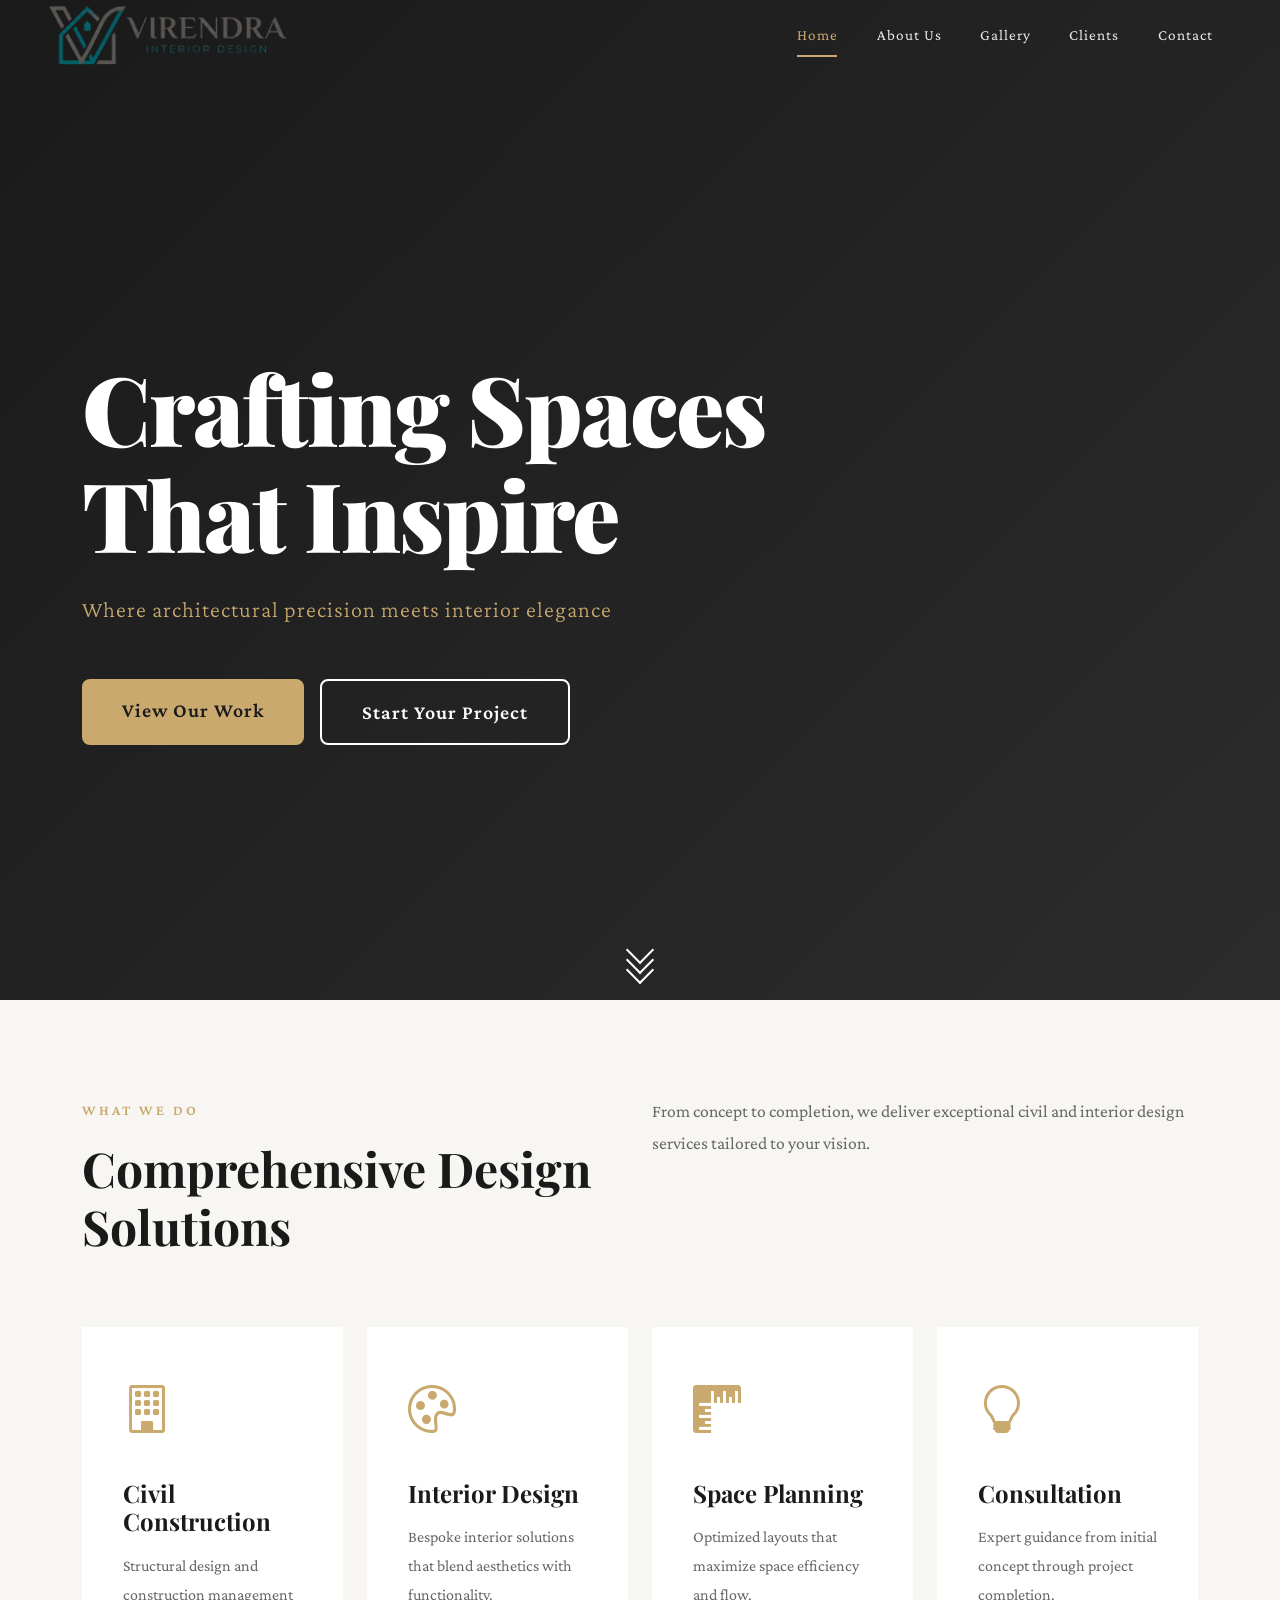
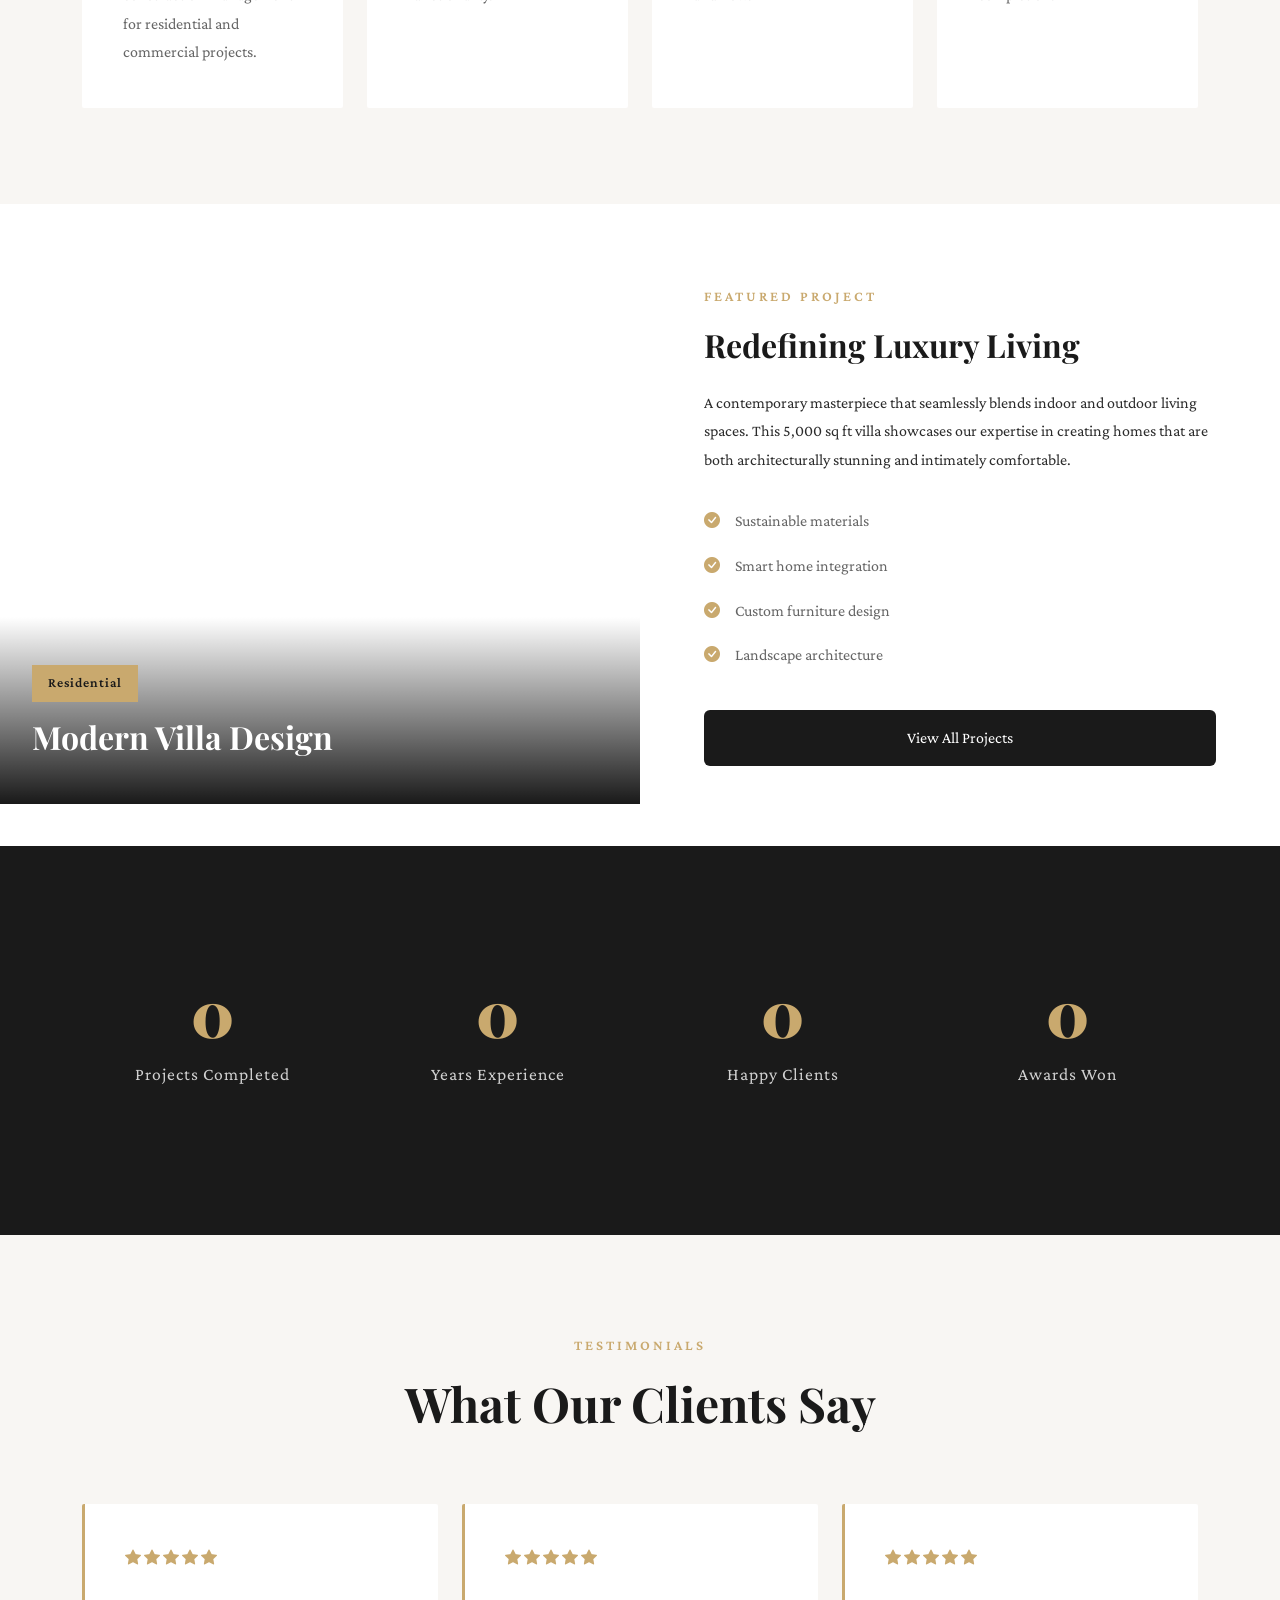
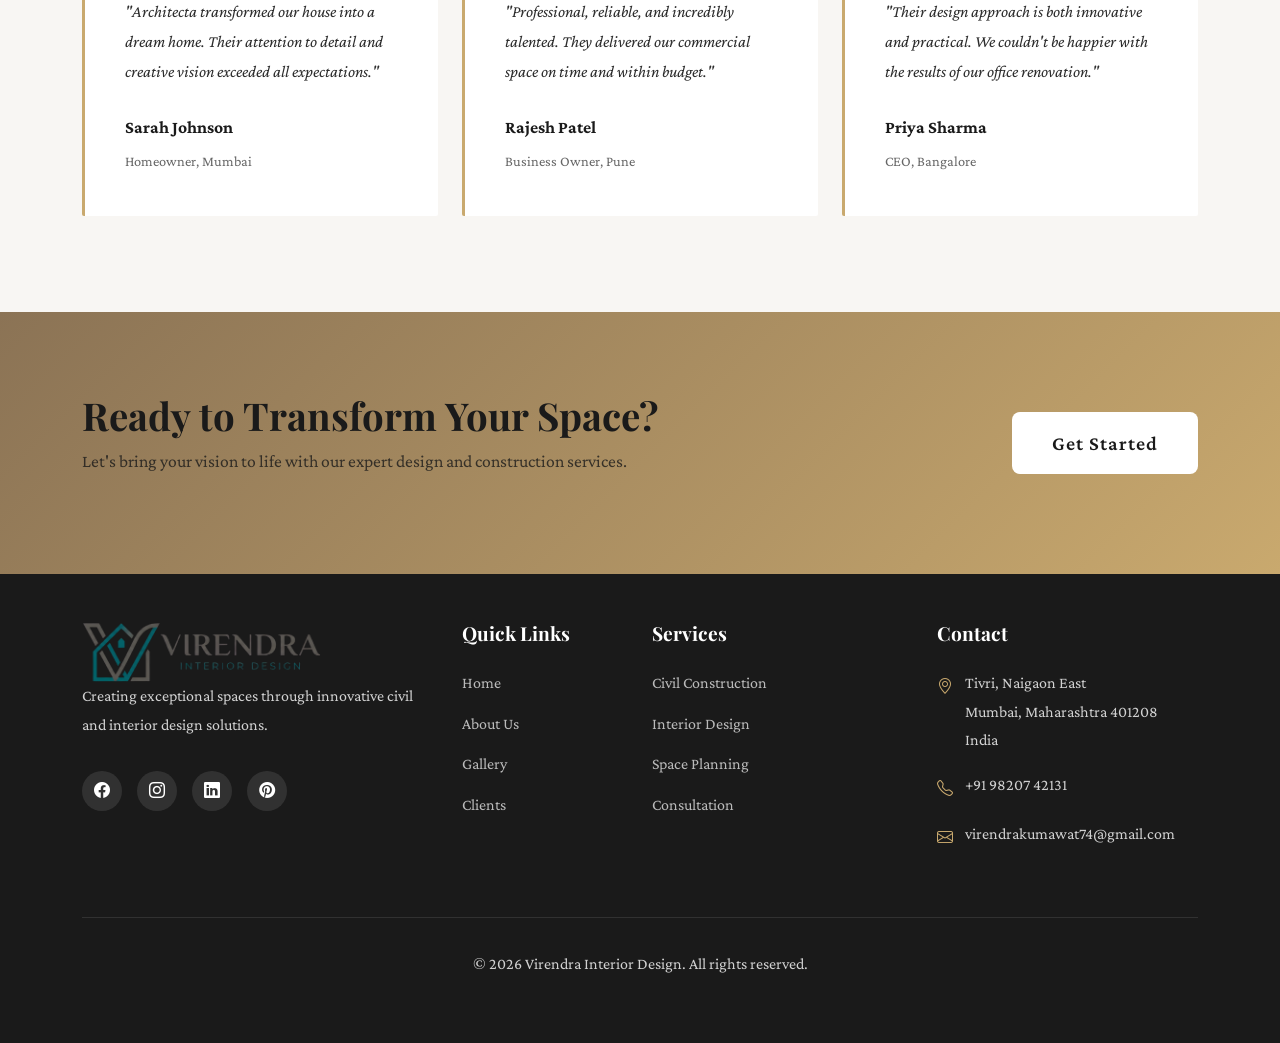
==== index.html @ 88a77fbf "Initial upload" ====
﻿<!DOCTYPE html>
<html lang="en">
<head>
    <meta charset="UTF-8">
    <meta name="viewport" content="width=device-width, initial-scale=1.0">
    <title>Architecta Interiors - Civil & Interior Design Excellence</title>
    <link href="https://cdn.jsdelivr.net/npm/bootstrap@5.3.2/dist/css/bootstrap.min.css" rel="stylesheet">
    <link rel="stylesheet" href="https://cdn.jsdelivr.net/npm/bootstrap-icons@1.11.1/font/bootstrap-icons.css">
    <link rel="preconnect" href="https://fonts.googleapis.com">
    <link rel="preconnect" href="https://fonts.gstatic.com" crossorigin>
    <link href="https://fonts.googleapis.com/css2?family=Playfair+Display:wght@400;600;700;900&family=Crimson+Pro:wght@300;400;600&display=swap" rel="stylesheet">
    <link rel="stylesheet" href="style.css">
</head>
<body>
    <!-- Navigation -->
    <nav class="navbar navbar-expand-lg navbar-dark fixed-top" id="mainNav">
        <div class="container-fluid px-4 px-lg-5">
            <a class="navbar-brand" href="index.html">
                <img src="/Images/Logo.png" alt="Logo" class="brand-logo">
            </a>
            <button class="navbar-toggler" type="button" data-bs-toggle="collapse" data-bs-target="#navbarNav">
                <span class="navbar-toggler-icon"></span>
            </button>
            <div class="collapse navbar-collapse" id="navbarNav">
                <ul class="navbar-nav ms-auto">
                    <li class="nav-item"><a class="nav-link active" href="index.html">Home</a></li>
                    <li class="nav-item"><a class="nav-link" href="about.html">About Us</a></li>
                    <li class="nav-item"><a class="nav-link" href="gallery.html">Gallery</a></li>
                    <li class="nav-item"><a class="nav-link" href="clients.html">Clients</a></li>
                    <li class="nav-item"><a class="nav-link" href="contact.html">Contact</a></li>
                </ul>
            </div>
        </div>
    </nav>
    <!-- Hero Section -->
    <section class="hero-section">
        <div class="hero-overlay"></div>
        <div class="hero-content">
            <div class="container">
                <div class="row align-items-center min-vh-100">
                    <div class="col-lg-8">
                        <div class="hero-text fade-in-up">
                            <h1 class="hero-title">Crafting Spaces<br>That Inspire</h1>
                            <p class="hero-subtitle">Where architectural precision meets interior elegance</p>
                            <div class="hero-buttons">
                                <a href="gallery.html" class="btn btn-primary btn-lg">View Our Work</a>
                                <a href="contact.html" class="btn btn-outline-light btn-lg">Start Your Project</a>
                            </div>
                        </div>
                    </div>
                </div>
            </div>
        </div>
        <div class="scroll-indicator">
            <span></span>
            <span></span>
            <span></span>
        </div>
    </section>
    <!-- Services Section -->
    <section class="services-section py-5">
        <div class="container py-5">
            <div class="row mb-5">
                <div class="col-lg-6">
                    <span class="section-label">What We Do</span>
                    <h2 class="section-title">Comprehensive Design Solutions</h2>
                </div>
                <div class="col-lg-6">
                    <p class="section-description">From concept to completion, we deliver exceptional civil and interior design services tailored to your vision.</p>
                </div>
            </div>

            <div class="row g-4">
                <div class="col-md-6 col-lg-3">
                    <div class="service-card">
                        <div class="service-icon">
                            <i class="bi bi-building"></i>
                        </div>
                        <h3>Civil Construction</h3>
                        <p>Structural design and construction management for residential and commercial projects.</p>
                    </div>
                </div>
                <div class="col-md-6 col-lg-3">
                    <div class="service-card">
                        <div class="service-icon">
                            <i class="bi bi-palette"></i>
                        </div>
                        <h3>Interior Design</h3>
                        <p>Bespoke interior solutions that blend aesthetics with functionality.</p>
                    </div>
                </div>
                <div class="col-md-6 col-lg-3">
                    <div class="service-card">
                        <div class="service-icon">
                            <i class="bi bi-rulers"></i>
                        </div>
                        <h3>Space Planning</h3>
                        <p>Optimized layouts that maximize space efficiency and flow.</p>
                    </div>
                </div>
                <div class="col-md-6 col-lg-3">
                    <div class="service-card">
                        <div class="service-icon">
                            <i class="bi bi-lightbulb"></i>
                        </div>
                        <h3>Consultation</h3>
                        <p>Expert guidance from initial concept through project completion.</p>
                    </div>
                </div>
            </div>
        </div>
    </section>
    <!-- Featured Projects -->
    <section class="featured-section">
        <div class="container-fluid p-0">
            <div class="row g-0">
                <div class="col-lg-6">
                    <div class="featured-image" style="background-image: url('https://images.unsplash.com/photo-1600607687939-ce8a6c25118c?w=1200');">
                        <div class="featured-overlay">
                            <span class="featured-category">Residential</span>
                            <h3>Modern Villa Design</h3>
                        </div>
                    </div>
                </div>
                <div class="col-lg-6">
                    <div class="featured-content">
                        <span class="section-label">Featured Project</span>
                        <h2 class="mb-4">Redefining Luxury Living</h2>
                        <p class="mb-4">A contemporary masterpiece that seamlessly blends indoor and outdoor living spaces. This 5,000 sq ft villa showcases our expertise in creating homes that are both architecturally stunning and intimately comfortable.</p>
                        <ul class="project-features">
                            <li><i class="bi bi-check-circle-fill"></i> Sustainable materials</li>
                            <li><i class="bi bi-check-circle-fill"></i> Smart home integration</li>
                            <li><i class="bi bi-check-circle-fill"></i> Custom furniture design</li>
                            <li><i class="bi bi-check-circle-fill"></i> Landscape architecture</li>
                        </ul>
                        <a href="gallery.html" class="btn btn-dark mt-3">View All Projects</a>
                    </div>
                </div>
            </div>
        </div>
    </section>
    <!-- Stats Section -->
    <section class="stats-section py-5">
        <div class="container py-5">
            <div class="row text-center g-4">
                <div class="col-6 col-lg-3">
                    <div class="stat-item">
                        <h2 class="stat-number" data-target="250">0</h2>
                        <p class="stat-label">Projects Completed</p>
                    </div>
                </div>
                <div class="col-6 col-lg-3">
                    <div class="stat-item">
                        <h2 class="stat-number" data-target="15">0</h2>
                        <p class="stat-label">Years Experience</p>
                    </div>
                </div>
                <div class="col-6 col-lg-3">
                    <div class="stat-item">
                        <h2 class="stat-number" data-target="180">0</h2>
                        <p class="stat-label">Happy Clients</p>
                    </div>
                </div>
                <div class="col-6 col-lg-3">
                    <div class="stat-item">
                        <h2 class="stat-number" data-target="25">0</h2>
                        <p class="stat-label">Awards Won</p>
                    </div>
                </div>
            </div>
        </div>
    </section>
    <!-- Testimonials -->
    <section class="testimonials-section py-5">
        <div class="container py-5">
            <div class="row mb-5">
                <div class="col-lg-8 mx-auto text-center">
                    <span class="section-label">Testimonials</span>
                    <h2 class="section-title">What Our Clients Say</h2>
                </div>
            </div>
            <div class="row g-4">
                <div class="col-md-6 col-lg-4">
                    <div class="testimonial-card">
                        <div class="testimonial-rating">
                            <i class="bi bi-star-fill"></i>
                            <i class="bi bi-star-fill"></i>
                            <i class="bi bi-star-fill"></i>
                            <i class="bi bi-star-fill"></i>
                            <i class="bi bi-star-fill"></i>
                        </div>
                        <p class="testimonial-text">"Architecta transformed our house into a dream home. Their attention to detail and creative vision exceeded all expectations."</p>
                        <div class="testimonial-author">
                            <strong>Sarah Johnson</strong>
                            <span>Homeowner, Mumbai</span>
                        </div>
                    </div>
                </div>
                <div class="col-md-6 col-lg-4">
                    <div class="testimonial-card">
                        <div class="testimonial-rating">
                            <i class="bi bi-star-fill"></i>
                            <i class="bi bi-star-fill"></i>
                            <i class="bi bi-star-fill"></i>
                            <i class="bi bi-star-fill"></i>
                            <i class="bi bi-star-fill"></i>
                        </div>
                        <p class="testimonial-text">"Professional, reliable, and incredibly talented. They delivered our commercial space on time and within budget."</p>
                        <div class="testimonial-author">
                            <strong>Rajesh Patel</strong>
                            <span>Business Owner, Pune</span>
                        </div>
                    </div>
                </div>
                <div class="col-md-6 col-lg-4">
                    <div class="testimonial-card">
                        <div class="testimonial-rating">
                            <i class="bi bi-star-fill"></i>
                            <i class="bi bi-star-fill"></i>
                            <i class="bi bi-star-fill"></i>
                            <i class="bi bi-star-fill"></i>
                            <i class="bi bi-star-fill"></i>
                        </div>
                        <p class="testimonial-text">"Their design approach is both innovative and practical. We couldn't be happier with the results of our office renovation."</p>
                        <div class="testimonial-author">
                            <strong>Priya Sharma</strong>
                            <span>CEO, Bangalore</span>
                        </div>
                    </div>
                </div>
            </div>
        </div>
    </section>
    <!-- CTA Section -->
    <section class="cta-section">
        <div class="container">
            <div class="row align-items-center">
                <div class="col-lg-8">
                    <h2 class="cta-title">Ready to Transform Your Space?</h2>
                    <p class="cta-text">Let's bring your vision to life with our expert design and construction services.</p>
                </div>
                <div class="col-lg-4 text-lg-end mt-4 mt-lg-0">
                    <a href="contact.html" class="btn btn-light btn-lg">Get Started</a>
                </div>
            </div>
        </div>
    </section>
    <!-- Footer -->
    <footer class="footer">
        <div class="container py-5">
            <div class="row g-4">
                <div class="col-lg-4">
                    <!--<h3 class="footer-brand">ARCHITECTA</h3>-->
                    <img src="/Images/Logo.png" alt="Logo" class="brand-logo">
                    <p class="footer-description">Creating exceptional spaces through innovative civil and interior design solutions.</p>
                    <div class="social-links">
                        <a href="#"><i class="bi bi-facebook"></i></a>
                        <a href="#"><i class="bi bi-instagram"></i></a>
                        <a href="#"><i class="bi bi-linkedin"></i></a>
                        <a href="#"><i class="bi bi-pinterest"></i></a>
                    </div>
                </div>
                <div class="col-lg-2 col-md-6">
                    <h4 class="footer-heading">Quick Links</h4>
                    <ul class="footer-links">
                        <li><a href="index.html">Home</a></li>
                        <li><a href="about.html">About Us</a></li>
                        <li><a href="gallery.html">Gallery</a></li>
                        <li><a href="clients.html">Clients</a></li>
                    </ul>
                </div>
                <div class="col-lg-3 col-md-6">
                    <h4 class="footer-heading">Services</h4>
                    <ul class="footer-links">
                        <li><a href="#">Civil Construction</a></li>
                        <li><a href="#">Interior Design</a></li>
                        <li><a href="#">Space Planning</a></li>
                        <li><a href="#">Consultation</a></li>
                    </ul>
                </div>
                <div class="col-lg-3 col-md-6">
                    <h4 class="footer-heading">Contact</h4>
                    <ul class="footer-contact">
                        <li><i class="bi bi-geo-alt"></i> Tivri, Naigaon East<br>Mumbai, Maharashtra 401208<br>India</li>
                        <li><i class="bi bi-telephone"></i> +91 98207 42131</li>
                        <li><i class="bi bi-envelope"></i> virendrakumawat74@gmail.com</li>
                    </ul>
                </div>
            </div>
            <div class="footer-bottom">
                <p>&copy; 2026 Virendra Interior Design. All rights reserved.</p>
            </div>
        </div>
    </footer>
    <script src="https://cdn.jsdelivr.net/npm/bootstrap@5.3.2/dist/js/bootstrap.bundle.min.js"></script>
    <script src="script.js"></script>
</body>
</html>
---- style.css ----
:root {
    --primary-color: #1a1a1a;
    --secondary-color: #c9a96e;
    --accent-color: #8b7355;
    --text-dark: #2c2c2c;
    --text-light: #666666;
    --background-light: #f8f6f3;
    --background-white: #ffffff;
    --border-color: #e5e5e5;
}

* {
    margin: 0;
    padding: 0;
    box-sizing: border-box;
}

body {
    font-family: 'Crimson Pro', serif;
    color: var(--text-dark);
    line-height: 1.8;
    overflow-x: hidden;
    background: var(--background-white);
}

h1, h2, h3, h4, h5, h6 {
    font-family: 'Playfair Display', serif;
    font-weight: 700;
    line-height: 1.2;
    color: var(--primary-color);
}

/* Navigation */
.navbar {
    /*padding: 1.5rem 0;*/
    padding: 0 0 !important;
    transition: all 0.4s ease;
    background: transparent;
}

    .navbar.scrolled {
        background: rgba(26, 26, 26, 0.98);
        /*padding: 1rem 0;*/
        padding: 0 0 !important;
        box-shadow: 0 2px 20px rgba(0, 0, 0, 0.1);
    }

/* Mobile View */
@media (max-width: 991.98px) {

    /* Solid navbar background */
    .navbar {
        background: rgba(26, 26, 26, 0.98);
    }

    /* Solid background for expanded menu */
    .navbar-collapse {
        background: rgba(26, 26, 26, 0.98);
        padding: 1rem 0;
    }

    .navbar-nav .nav-link {
        padding: 0.75rem 1.5rem !important;
    }
}

.navbar-brand {
    font-family: 'Playfair Display', serif;
    font-size: 1.5rem;
    font-weight: 700;
    letter-spacing: 2px;
    color: #fff !important;
    display: flex;
    align-items: center;
    gap: 0.5rem;
}

.brand-logo {
    height: 60px; /* adjust if needed */
    width: auto;
}

.brand-icon {
    display: inline-flex;
    align-items: center;
    justify-content: center;
    width: 35px;
    height: 35px;
    background: var(--secondary-color);
    color: var(--primary-color);
    font-size: 1.2rem;
    font-weight: 900;
    border-radius: 2px;
}

.navbar-nav .nav-link {
    color: rgba(255, 255, 255, 0.9) !important;
    font-size: 0.95rem;
    font-weight: 400;
    letter-spacing: 1px;
    padding: 0.5rem 1.2rem !important;
    transition: all 0.3s ease;
    position: relative;
}

    .navbar-nav .nav-link::after {
        content: '';
        position: absolute;
        bottom: 0;
        left: 1.2rem; /* same as horizontal padding */
        width: 0;
        height: 2px;
        background: var(--secondary-color);
        transition: width 0.3s ease;
    }

    .navbar-nav .nav-link:hover::after,
    .navbar-nav .nav-link.active::after {
        width: 40px;
    }

    .navbar-nav .nav-link.active {
        color: var(--secondary-color) !important;
    }

/* Hero Section */
.hero-section {
    position: relative;
    min-height: 100vh;
    background: linear-gradient(135deg, #1a1a1a 0%, #2c2c2c 100%);
    overflow: hidden;
}

    .hero-section::before {
        content: '';
        position: absolute;
        top: 0;
        left: 0;
        right: 0;
        bottom: 0;
        background: url('https://images.unsplash.com/photo-1600607687939-ce8a6c25118c?w=1600') center/cover;
        opacity: 0.15;
        z-index: 1;
    }

.hero-overlay {
    position: absolute;
    top: 0;
    left: 0;
    right: 0;
    bottom: 0;
    background: linear-gradient(135deg, rgba(26,26,26,0.9) 0%, rgba(44,44,44,0.85) 100%);
    /*z-index: 2;*/
}

.hero-content {
    position: relative;
    z-index: 3;
    padding-top: 100px;
}

.hero-title {
    font-size: clamp(3rem, 8vw, 6rem);
    font-weight: 900;
    color: #ffffff;
    margin-bottom: 1.5rem;
    line-height: 1.1;
    letter-spacing: -2px;
}

.hero-subtitle {
    font-size: clamp(1.1rem, 2vw, 1.4rem);
    color: var(--secondary-color);
    margin-bottom: 3rem;
    font-weight: 300;
    letter-spacing: 1px;
}

.hero-buttons {
    display: flex;
    gap: 1rem;
    flex-wrap: wrap;
}

.btn-primary {
    background: var(--secondary-color);
    border: none;
    color: var(--primary-color);
    padding: 1rem 2.5rem;
    font-weight: 600;
    letter-spacing: 1px;
    transition: all 0.3s ease;
}

    .btn-primary:hover {
        background: var(--accent-color);
        transform: translateY(-2px);
        box-shadow: 0 10px 30px rgba(201, 169, 110, 0.3);
    }

.btn-outline-light {
    border: 2px solid #ffffff;
    color: #ffffff;
    padding: 1rem 2.5rem;
    font-weight: 600;
    letter-spacing: 1px;
    transition: all 0.3s ease;
}

    .btn-outline-light:hover {
        background: #ffffff;
        color: var(--primary-color);
        transform: translateY(-2px);
    }


.scroll-indicator {
    position: absolute;
    bottom: 30px;
    left: 50%;
    transform: translateX(-50%);
}

    .scroll-indicator span {
        display: block;
        width: 20px;
        height: 20px;
        border-bottom: 2px solid white;
        border-right: 2px solid white;
        transform: rotate(45deg);
        margin: -10px;
        animation: scrollDown 2s infinite;
    }

        .scroll-indicator span:nth-child(2) {
            animation-delay: 0.2s;
        }

        .scroll-indicator span:nth-child(3) {
            animation-delay: 0.4s;
        }

@keyframes scrollDown {
    0% {
        opacity: 0;
        transform: rotate(45deg) translate(-10px, -10px);
    }

    50% {
        opacity: 1;
    }

    100% {
        opacity: 0;
        transform: rotate(45deg) translate(10px, 10px);
    }
}


/* Animations */
.fade-in-up {
    animation: fadeInUp 1s ease forwards;
}

@keyframes fadeInUp {
    from {
        opacity: 0;
        transform: translateY(30px);
    }

    to {
        opacity: 1;
        transform: translateY(0);
    }
}

/* Page Header */
.page-header {
    background: linear-gradient(135deg, #1a1a1a 0%, #2c2c2c 100%);
    padding: 180px 0 100px;
    text-align: center;
    position: relative;
    overflow: hidden;
}

    .page-header::before {
        content: '';
        position: absolute;
        top: 0;
        left: 0;
        right: 0;
        bottom: 0;
        background: url('https://images.unsplash.com/photo-1497366811353-6870744d04b2?w=1600') center/cover;
        opacity: 0.1;
    }

.page-title {
    font-size: clamp(2.5rem, 5vw, 4rem);
    color: #ffffff;
    margin-bottom: 1rem;
    position: relative;
}

.page-subtitle {
    font-size: 1.2rem;
    color: var(--secondary-color);
    position: relative;
}

/* Section Styling */
.section-label {
    display: inline-block;
    color: var(--secondary-color);
    font-size: 0.9rem;
    font-weight: 600;
    letter-spacing: 3px;
    text-transform: uppercase;
    margin-bottom: 1rem;
}

.section-title {
    font-size: clamp(2rem, 4vw, 3rem);
    margin-bottom: 1.5rem;
}

.section-description {
    font-size: 1.1rem;
    color: var(--text-light);
    line-height: 1.8;
}

/* Services Section */
.services-section {
    background: var(--background-light);
}

.service-card {
    background: var(--background-white);
    padding: 2.5rem;
    border-radius: 2px;
    transition: all 0.4s ease;
    height: 100%;
    border: 1px solid transparent;
}

    .service-card:hover {
        transform: translateY(-10px);
        box-shadow: 0 20px 40px rgba(0, 0, 0, 0.1);
        border-color: var(--secondary-color);
    }

.service-icon {
    font-size: 3rem;
    color: var(--secondary-color);
    margin-bottom: 1.5rem;
}

.service-card h3 {
    font-size: 1.5rem;
    margin-bottom: 1rem;
}

.service-card p {
    color: var(--text-light);
    margin: 0;
}

/* Featured Section */
.featured-section {
    background: var(--background-white);
}

.featured-image {
    height: 600px;
    background-size: cover;
    background-position: center;
    position: relative;
    overflow: hidden;
}

.featured-overlay {
    position: absolute;
    bottom: 0;
    left: 0;
    right: 0;
    background: linear-gradient(to top, rgba(0,0,0,0.9), transparent);
    padding: 3rem 2rem;
    color: #ffffff;
}

.featured-category {
    display: inline-block;
    background: var(--secondary-color);
    color: var(--primary-color);
    padding: 0.4rem 1rem;
    font-size: 0.85rem;
    font-weight: 600;
    letter-spacing: 1px;
    margin-bottom: 1rem;
}

.featured-overlay h3 {
    color: #ffffff;
    font-size: 2rem;
    margin: 0;
}

.featured-content {
    padding: 5rem 4rem;
    display: flex;
    flex-direction: column;
    justify-content: center;
}

.project-features {
    list-style: none;
    padding: 0;
}

    .project-features li {
        padding: 0.5rem 0;
        color: var(--text-light);
    }

    .project-features i {
        color: var(--secondary-color);
        margin-right: 0.75rem;
    }

/* Stats Section */
.stats-section {
    background: var(--primary-color);
    color: #ffffff;
}

.stat-item {
    padding: 2rem;
}

.stat-number {
    font-size: 4rem;
    font-weight: 900;
    color: var(--secondary-color);
    margin-bottom: 0.5rem;
}

.stat-label {
    font-size: 1.1rem;
    color: rgba(255, 255, 255, 0.8);
    letter-spacing: 1px;
}

/* Testimonials */
.testimonials-section {
    background: var(--background-light);
}

.testimonial-card {
    background: var(--background-white);
    padding: 2.5rem;
    border-radius: 2px;
    height: 100%;
    border-left: 3px solid var(--secondary-color);
    transition: all 0.3s ease;
}

    .testimonial-card:hover {
        transform: translateY(-5px);
        box-shadow: 0 15px 35px rgba(0, 0, 0, 0.1);
    }

.testimonial-rating {
    color: var(--secondary-color);
    margin-bottom: 1.5rem;
}

.testimonial-text {
    font-size: 1.05rem;
    font-style: italic;
    color: var(--text-dark);
    margin-bottom: 1.5rem;
    line-height: 1.8;
}

.testimonial-author strong {
    display: block;
    color: var(--primary-color);
    font-size: 1.1rem;
    margin-bottom: 0.25rem;
}

.testimonial-author span {
    color: var(--text-light);
    font-size: 0.9rem;
}

/* CTA Section */
.cta-section {
    background: linear-gradient(135deg, var(--accent-color) 0%, var(--secondary-color) 100%);
    padding: 5rem 0;
    color: #ffffff;
}

.cta-title {
    font-size: clamp(1.8rem, 3vw, 2.5rem);
    color: var(--primary-color);
    margin-bottom: 0.5rem;
}

.cta-text {
    font-size: 1.1rem;
    color: rgba(26, 26, 26, 0.8);
}

.btn-light {
    background: var(--background-white);
    color: var(--primary-color);
    border: none;
    padding: 1rem 2.5rem;
    font-weight: 600;
    letter-spacing: 1px;
    transition: all 0.3s ease;
}

    .btn-light:hover {
        background: var(--primary-color);
        color: #ffffff;
        transform: translateY(-2px);
    }

/* Footer */
.footer {
    background: var(--primary-color);
    color: rgba(255, 255, 255, 0.8);
    padding-top: 0;
}

.footer-brand {
    font-family: 'Playfair Display', serif;
    font-size: 2rem;
    font-weight: 700;
    color: #ffffff;
    margin-bottom: 1rem;
    letter-spacing: 2px;
}

.footer-description {
    margin-bottom: 2rem;
    line-height: 1.8;
}

.social-links a {
    display: inline-flex;
    align-items: center;
    justify-content: center;
    width: 40px;
    height: 40px;
    background: rgba(255, 255, 255, 0.1);
    color: #ffffff;
    border-radius: 50%;
    margin-right: 0.75rem;
    transition: all 0.3s ease;
}

    .social-links a:hover {
        background: var(--secondary-color);
        color: var(--primary-color);
        transform: translateY(-3px);
    }

.footer-heading {
    color: #ffffff;
    font-size: 1.2rem;
    margin-bottom: 1.5rem;
}

.footer-links {
    list-style: none;
    padding: 0;
}

    .footer-links li {
        margin-bottom: 0.75rem;
    }

    .footer-links a {
        color: rgba(255, 255, 255, 0.7);
        text-decoration: none;
        transition: all 0.3s ease;
    }

        .footer-links a:hover {
            color: var(--secondary-color);
            padding-left: 5px;
        }

.footer-contact {
    list-style: none;
    padding: 0;
}

    .footer-contact li {
        margin-bottom: 1rem;
        display: flex;
        align-items: start;
        gap: 0.75rem;
    }

    .footer-contact i {
        color: var(--secondary-color);
        margin-top: 4px;
    }

.footer-bottom {
    border-top: 1px solid rgba(255, 255, 255, 0.1);
    margin-top: 3rem;
    padding-top: 2rem;
    text-align: center;
}

/* About Page Specific */
.story-image img {
    border-radius: 2px;
    box-shadow: 20px 20px 0 var(--secondary-color);
}

.value-card {
    text-align: center;
    padding: 2rem;
    transition: all 0.3s ease;
}

    .value-card:hover {
        transform: translateY(-10px);
    }

.value-icon {
    font-size: 3.5rem;
    color: var(--secondary-color);
    margin-bottom: 1.5rem;
}

.value-card h3 {
    font-size: 1.4rem;
    margin-bottom: 1rem;
}

.value-card p {
    color: var(--text-light);
}

/* Team Section */
.team-card {
    background: var(--background-white);
    border-radius: 2px;
    overflow: hidden;
    transition: all 0.4s ease;
}

    .team-card:hover {
        box-shadow: 0 20px 40px rgba(0, 0, 0, 0.15);
        transform: translateY(-10px);
    }

.team-image {
    height: 350px;
    overflow: hidden;
}

    .team-image img {
        width: 100%;
        height: 100%;
        object-fit: cover;
        transition: transform 0.4s ease;
    }

.team-card:hover .team-image img {
    transform: scale(1.1);
}

.team-info {
    padding: 2rem;
}

    .team-info h3 {
        font-size: 1.5rem;
        margin-bottom: 0.5rem;
    }

.team-role {
    color: var(--secondary-color);
    font-weight: 600;
    margin-bottom: 1rem;
}

.team-bio {
    color: var(--text-light);
    margin-bottom: 1.5rem;
}

.team-social a {
    color: var(--text-light);
    margin-right: 1rem;
    transition: all 0.3s ease;
}

    .team-social a:hover {
        color: var(--secondary-color);
    }

/* Process Section */
.process-step {
    text-align: center;
    padding: 2rem 1rem;
}

.process-number {
    font-size: 4rem;
    font-weight: 900;
    color: var(--secondary-color);
    opacity: 0.3;
    margin-bottom: 1rem;
}

.process-step h3 {
    font-size: 1.4rem;
    margin-bottom: 1rem;
}

.process-step p {
    color: var(--text-light);
}

/* Awards Section */
.awards-section {
    background: var(--background-light);
}

.award-card {
    background: var(--background-white);
    padding: 2.5rem;
    text-align: center;
    border-radius: 2px;
    transition: all 0.3s ease;
    height: 100%;
}

    .award-card:hover {
        transform: translateY(-10px);
        box-shadow: 0 15px 35px rgba(0, 0, 0, 0.1);
    }

.award-icon {
    font-size: 3rem;
    color: var(--secondary-color);
    margin-bottom: 1.5rem;
}

.award-card h4 {
    font-size: 1.3rem;
    margin-bottom: 0.5rem;
}

.award-card p {
    color: var(--text-light);
}

/* Gallery Page */
.filter-buttons {
    display: flex;
    gap: 1rem;
    justify-content: center;
    flex-wrap: wrap;
}

.filter-btn {
    background: transparent;
    border: 2px solid var(--border-color);
    color: var(--text-dark);
    padding: 0.75rem 2rem;
    font-weight: 600;
    letter-spacing: 1px;
    transition: all 0.3s ease;
    cursor: pointer;
}

    .filter-btn:hover,
    .filter-btn.active {
        background: var(--secondary-color);
        border-color: var(--secondary-color);
        color: var(--primary-color);
    }

.gallery-card {
    border-radius: 2px;
    overflow: hidden;
    height: 100%;
}

.gallery-image {
    position: relative;
    height: 400px;
    overflow: hidden;
}

    .gallery-image img {
        width: 100%;
        height: 100%;
        object-fit: cover;
        transition: transform 0.5s ease;
    }

.gallery-card:hover .gallery-image img {
    transform: scale(1.1);
}

.gallery-overlay {
    position: absolute;
    top: 0;
    left: 0;
    right: 0;
    bottom: 0;
    background: linear-gradient(to top, rgba(0,0,0,0.95), transparent);
    opacity: 0;
    transition: opacity 0.4s ease;
    display: flex;
    align-items: flex-end;
    padding: 2rem;
}

.gallery-card:hover .gallery-overlay {
    opacity: 1;
}

.gallery-info {
    color: #ffffff;
    transform: translateY(20px);
    transition: transform 0.4s ease;
}

.gallery-card:hover .gallery-info {
    transform: translateY(0);
}

.gallery-category {
    display: inline-block;
    background: var(--secondary-color);
    color: var(--primary-color);
    padding: 0.3rem 0.8rem;
    font-size: 0.8rem;
    font-weight: 600;
    letter-spacing: 1px;
    margin-bottom: 0.75rem;
}

.gallery-info h3 {
    color: #ffffff;
    font-size: 1.5rem;
    margin-bottom: 0.5rem;
}

.gallery-info p {
    color: rgba(255, 255, 255, 0.8);
    margin-bottom: 1rem;
}

/* Clients Page */
.client-stats-section {
    background: var(--background-light);
}

.stat-box {
    padding: 2rem;
}

.stat-number-large {
    font-size: 4rem;
    font-weight: 900;
    color: var(--secondary-color);
    margin-bottom: 0.5rem;
}

.stat-box p {
    font-size: 1.1rem;
    color: var(--text-dark);
}

.client-logo {
    display: flex;
    align-items: center;
    justify-content: center;
    padding: 2rem;
    background: var(--background-white);
    border-radius: 2px;
    height: 120px;
    transition: all 0.3s ease;
    border: 1px solid var(--border-color);
}

    .client-logo:hover {
        transform: translateY(-5px);
        box-shadow: 0 10px 30px rgba(0, 0, 0, 0.1);
        border-color: var(--secondary-color);
    }

    .client-logo img {
        max-width: 100%;
        max-height: 60px;
        opacity: 0.7;
        transition: opacity 0.3s ease;
    }

    .client-logo:hover img {
        opacity: 1;
    }

.testimonial-card-detailed {
    background: var(--background-white);
    padding: 2.5rem;
    border-radius: 2px;
    height: 100%;
    transition: all 0.3s ease;
}

    .testimonial-card-detailed:hover {
        transform: translateY(-10px);
        box-shadow: 0 20px 40px rgba(0, 0, 0, 0.1);
    }

.testimonial-header {
    display: flex;
    align-items: center;
    gap: 1rem;
    margin-bottom: 1.5rem;
}

    .testimonial-header img {
        width: 60px;
        height: 60px;
        border-radius: 50%;
        object-fit: cover;
    }

    .testimonial-header h4 {
        margin: 0;
        font-size: 1.2rem;
    }

    .testimonial-header p {
        margin: 0;
        color: var(--text-light);
        font-size: 0.9rem;
    }

.testimonial-project {
    margin-top: 1.5rem;
    padding-top: 1.5rem;
    border-top: 1px solid var(--border-color);
    font-size: 0.9rem;
    color: var(--text-light);
}

.industry-card {
    text-align: center;
    padding: 2.5rem 1.5rem;
    background: var(--background-light);
    border-radius: 2px;
    transition: all 0.3s ease;
}

    .industry-card:hover {
        background: var(--secondary-color);
        transform: translateY(-10px);
    }

    .industry-card i {
        font-size: 3rem;
        color: var(--secondary-color);
        margin-bottom: 1rem;
        transition: all 0.3s ease;
    }

    .industry-card:hover i {
        color: var(--primary-color);
    }

    .industry-card h4 {
        margin-bottom: 0.5rem;
        transition: all 0.3s ease;
    }

    .industry-card:hover h4 {
        color: var(--primary-color);
    }

    .industry-card p {
        color: var(--text-light);
        margin: 0;
        transition: all 0.3s ease;
    }

    .industry-card:hover p {
        color: rgba(26, 26, 26, 0.8);
    }

/* Contact Page */
.contact-form-wrapper {
    background: var(--background-white);
    padding: 3rem;
    border-radius: 2px;
    box-shadow: 0 10px 40px rgba(0, 0, 0, 0.08);
}

.form-group {
    margin-bottom: 1.5rem;
}

.form-label {
    font-weight: 600;
    color: var(--text-dark);
    margin-bottom: 0.5rem;
    display: block;
}

.form-control,
.form-select {
    border: 2px solid var(--border-color);
    border-radius: 2px;
    padding: 0.875rem 1rem;
    font-family: 'Crimson Pro', serif;
    transition: all 0.3s ease;
}

    .form-control:focus,
    .form-select:focus {
        border-color: var(--secondary-color);
        box-shadow: 0 0 0 0.2rem rgba(201, 169, 110, 0.25);
    }

.contact-info-wrapper {
    background: var(--background-light);
    padding: 3rem;
    border-radius: 2px;
    height: 100%;
}

.contact-info-item {
    display: flex;
    gap: 1.5rem;
    margin-bottom: 2.5rem;
}

.contact-icon {
    flex-shrink: 0;
    width: 50px;
    height: 50px;
    background: var(--secondary-color);
    color: var(--primary-color);
    display: flex;
    align-items: center;
    justify-content: center;
    border-radius: 50%;
    font-size: 1.3rem;
}

.contact-details h4 {
    font-size: 1.2rem;
    margin-bottom: 0.5rem;
}

.contact-details p {
    color: var(--text-light);
    margin: 0;
    line-height: 1.8;
}

.social-links-contact a {
    display: inline-flex;
    align-items: center;
    justify-content: center;
    width: 45px;
    height: 45px;
    background: var(--background-white);
    color: var(--primary-color);
    border-radius: 50%;
    margin-right: 0.75rem;
    transition: all 0.3s ease;
}

    .social-links-contact a:hover {
        background: var(--secondary-color);
        transform: translateY(-3px);
    }

.quick-contact-card {
    background: var(--background-light);
    padding: 3rem 2rem;
    text-align: center;
    border-radius: 2px;
    transition: all 0.3s ease;
}

    .quick-contact-card:hover {
        transform: translateY(-10px);
        box-shadow: 0 15px 35px rgba(0, 0, 0, 0.1);
    }

    .quick-contact-card i {
        font-size: 3rem;
        color: var(--secondary-color);
        margin-bottom: 1.5rem;
    }

    .quick-contact-card h3 {
        font-size: 1.4rem;
        margin-bottom: 1rem;
    }

    .quick-contact-card p {
        color: var(--text-light);
        margin-bottom: 1.5rem;
    }

.btn-outline-dark {
    border: 2px solid var(--primary-color);
    color: var(--primary-color);
    padding: 0.75rem 2rem;
    font-weight: 600;
    transition: all 0.3s ease;
}

    .btn-outline-dark:hover {
        background: var(--primary-color);
        color: #ffffff;
    }

.accordion-item {
    border: none;
    border-bottom: 1px solid var(--border-color);
    margin-bottom: 0;
}

.accordion-button {
    background: transparent;
    color: var(--text-dark);
    font-weight: 600;
    font-size: 1.1rem;
    padding: 1.5rem 0;
    box-shadow: none;
}

    .accordion-button:not(.collapsed) {
        background: transparent;
        color: var(--secondary-color);
    }

    .accordion-button:focus {
        box-shadow: none;
    }

.accordion-body {
    padding: 1rem 0 2rem;
    color: var(--text-light);
    line-height: 1.8;
}

.btn-dark {
    background: var(--primary-color);
    border: none;
    padding: 1rem 2.5rem;
}

    .btn-dark:hover {
        background: var(--accent-color);
    }

/* Responsive */
@media (max-width: 991px) {
    .hero-title {
        font-size: 3rem;
    }

    .featured-content {
        padding: 3rem 2rem;
    }

    .featured-image {
        height: 400px;
    }
}

@media (max-width: 767px) {
    .navbar-brand {
        font-size: 1.2rem;
    }

    .hero-buttons {
        flex-direction: column;
    }

        .hero-buttons .btn {
            width: 100%;
        }

    .section-title {
        font-size: 2rem;
    }

    .stat-number {
        font-size: 3rem;
    }

    .story-image img {
        box-shadow: 10px 10px 0 var(--secondary-color);
    }

    .contact-form-wrapper,
    .contact-info-wrapper {
        padding: 2rem;
    }
}

/* Modal Styling */
.modal-content {
    border-radius: 2px;
    border: none;
}

.modal-header {
    border-bottom: 1px solid var(--border-color);
    padding: 1.5rem 2rem;
}

.modal-title {
    font-size: 1.5rem;
    color: var(--primary-color);
}

.modal-body {
    padding: 2rem;
}

.btn-close:focus {
    box-shadow: none;
}
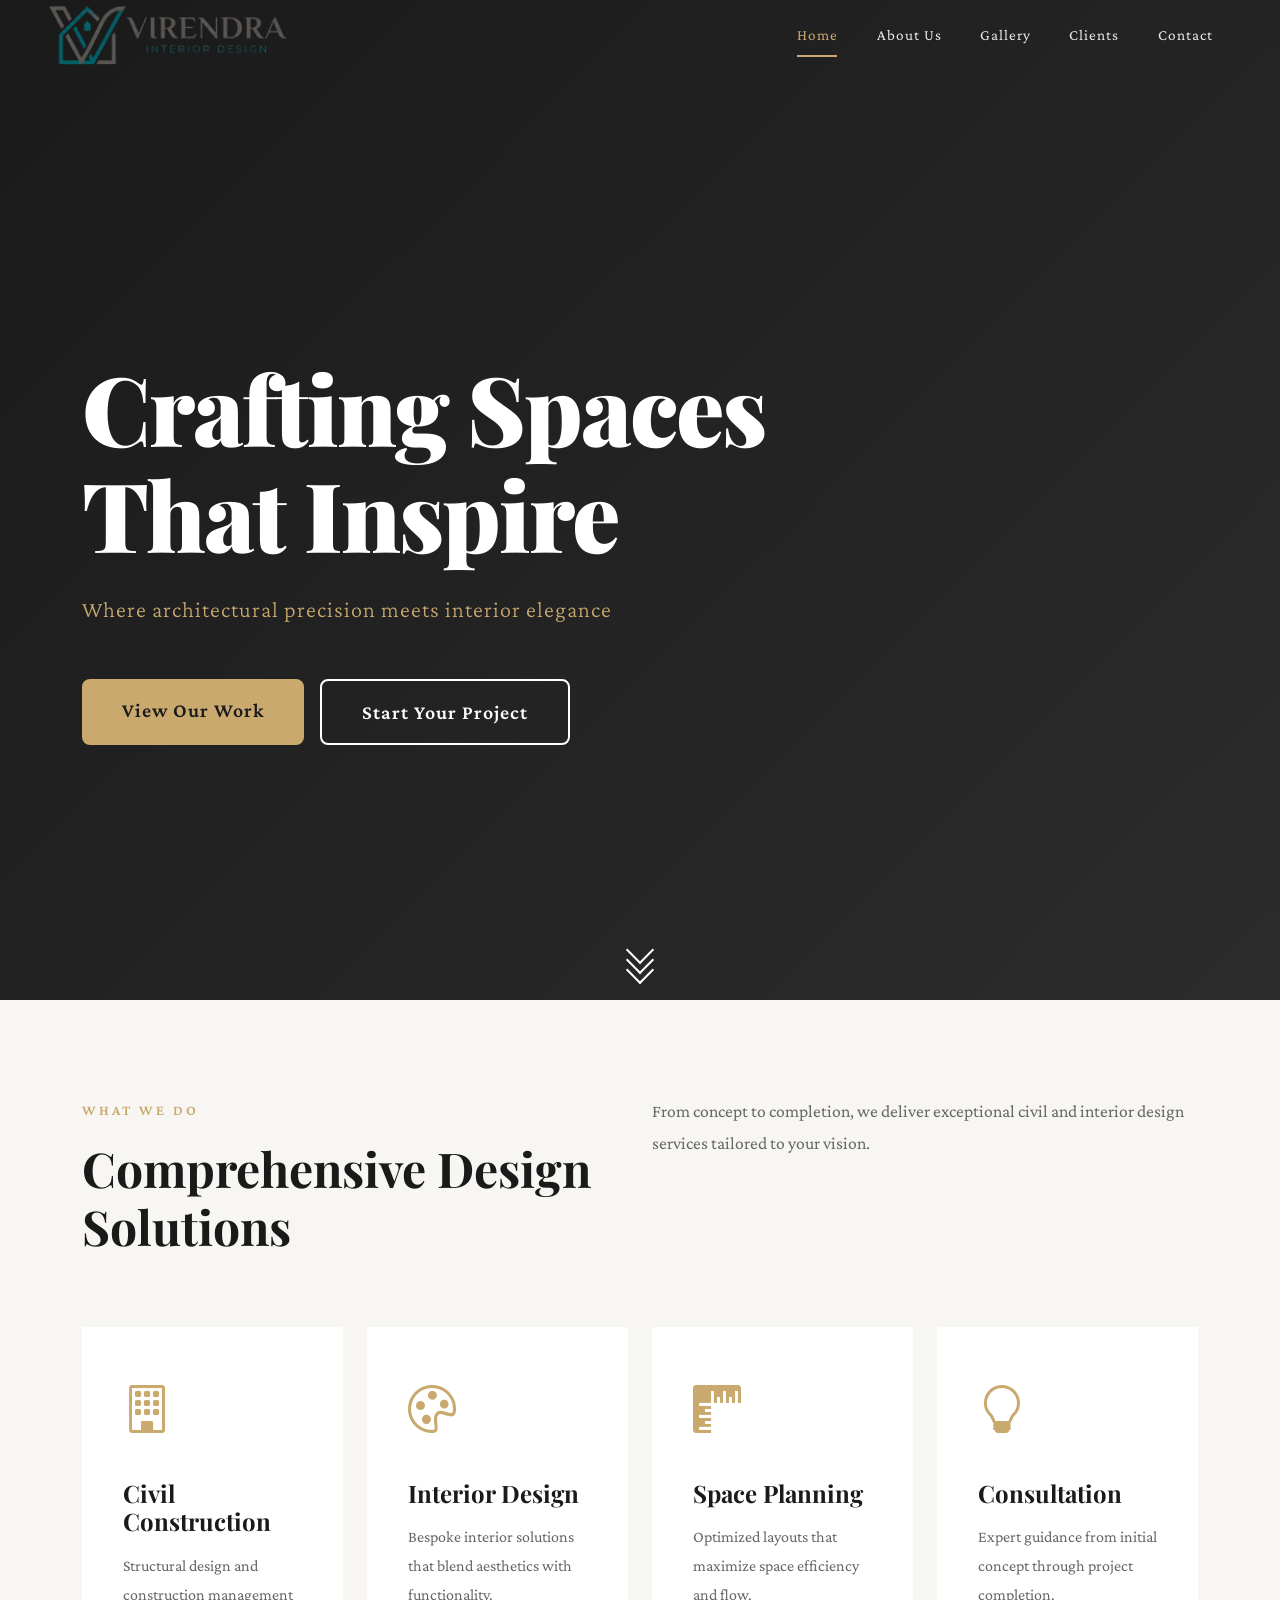
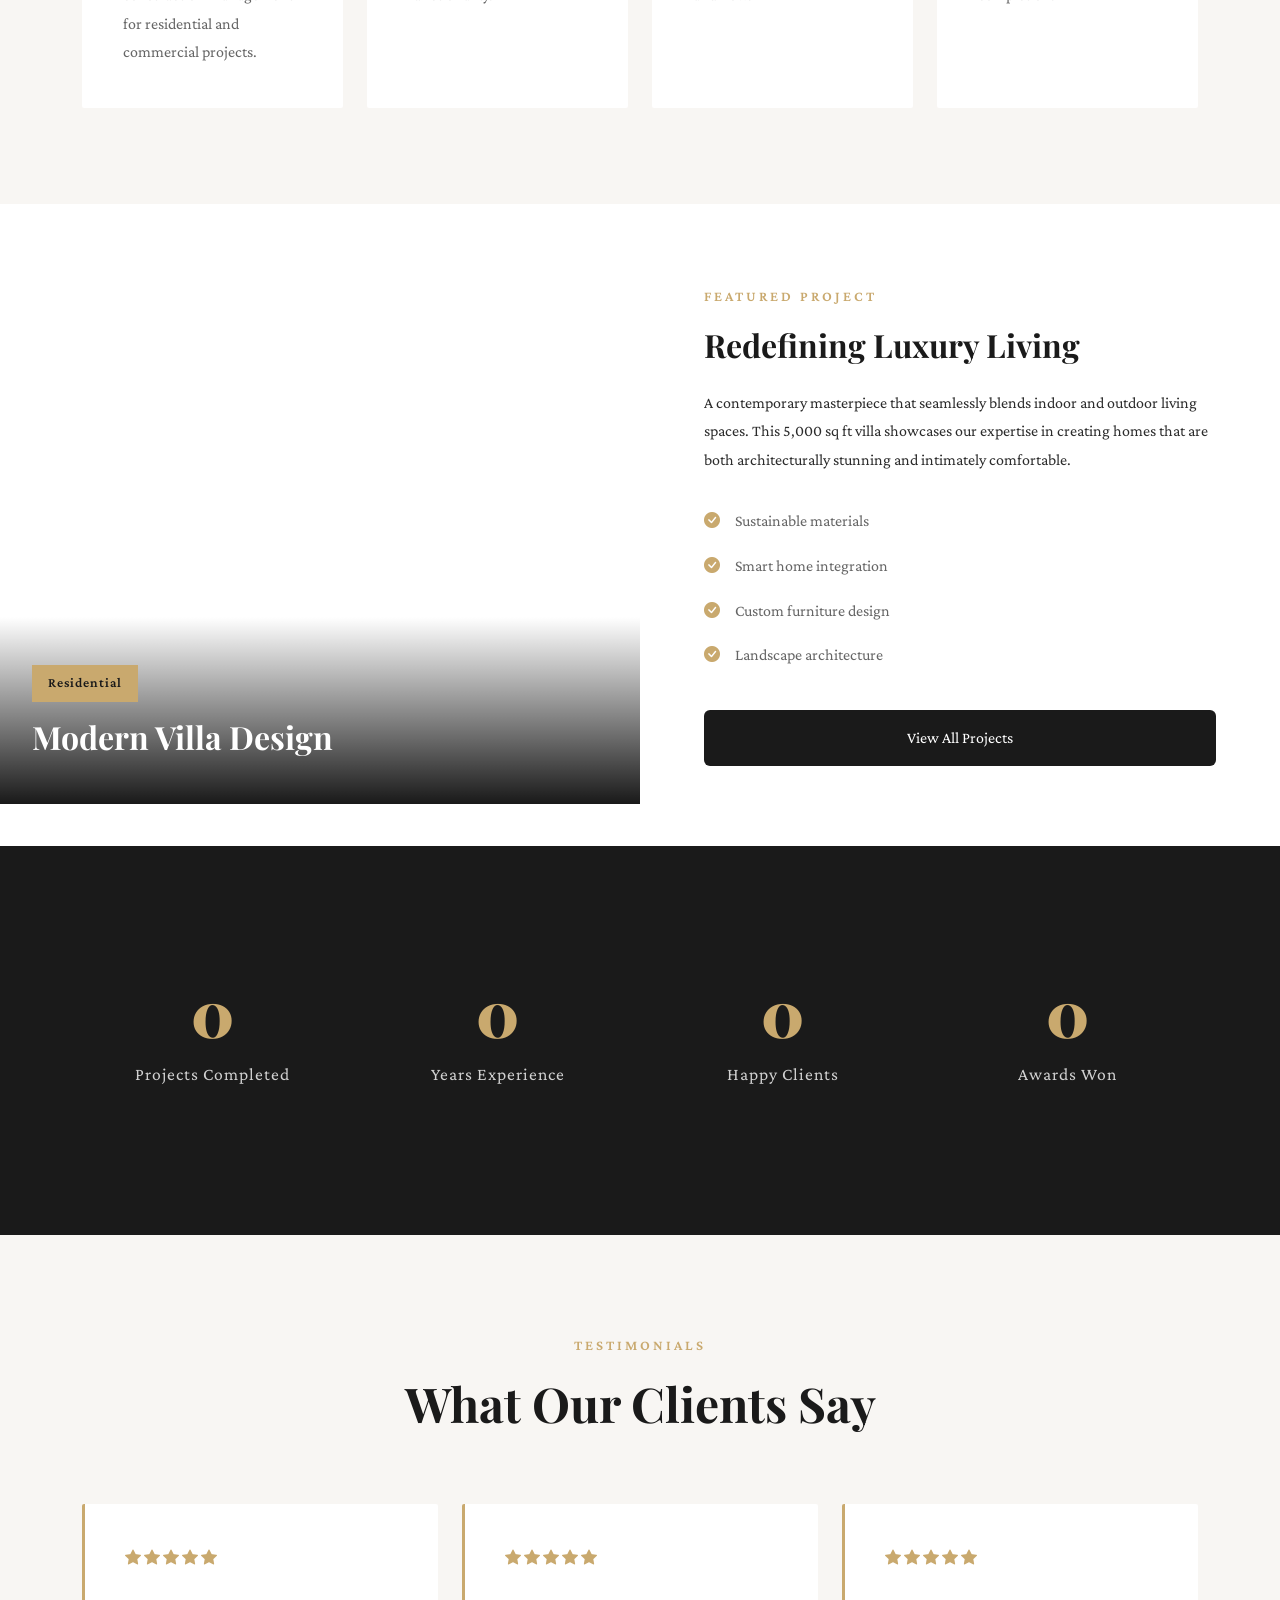
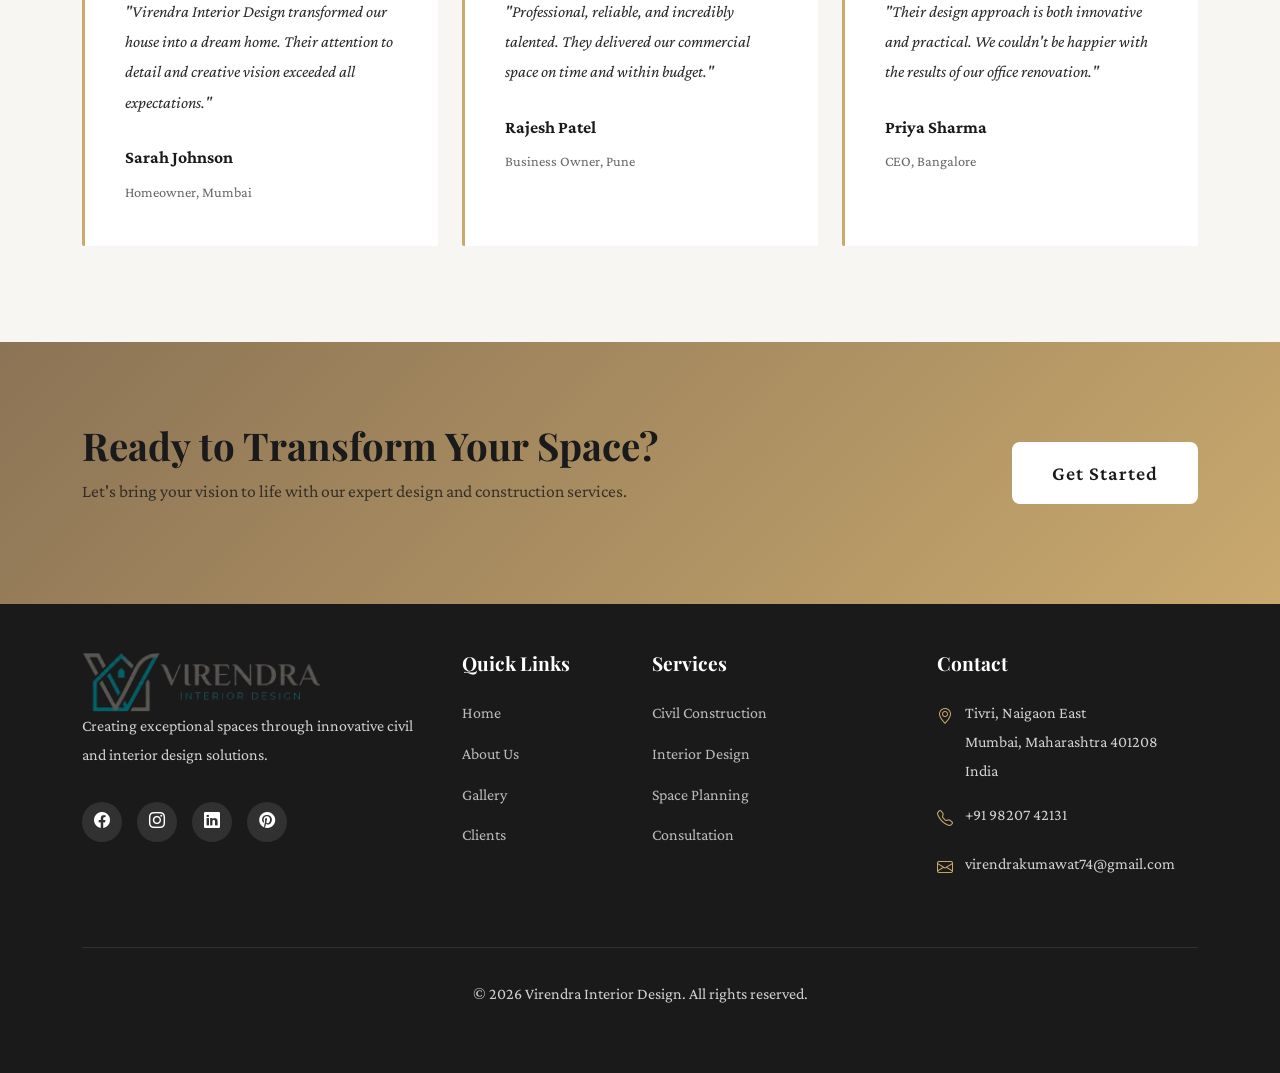
==== commit fd15d0d8: "Change site title" ====
--- a/index.html
+++ b/index.html
@@ -3,7 +3,7 @@
 <head>
     <meta charset="UTF-8">
     <meta name="viewport" content="width=device-width, initial-scale=1.0">
-    <title>Architecta Interiors - Civil & Interior Design Excellence</title>
+    <title>Virendra Interior Design - Civil & Interior Design Excellence</title>
     <link href="https://cdn.jsdelivr.net/npm/bootstrap@5.3.2/dist/css/bootstrap.min.css" rel="stylesheet">
     <link rel="stylesheet" href="https://cdn.jsdelivr.net/npm/bootstrap-icons@1.11.1/font/bootstrap-icons.css">
     <link rel="preconnect" href="https://fonts.googleapis.com">
@@ -16,7 +16,7 @@
     <nav class="navbar navbar-expand-lg navbar-dark fixed-top" id="mainNav">
         <div class="container-fluid px-4 px-lg-5">
             <a class="navbar-brand" href="index.html">
-                <img src="/Images/Logo.png" alt="Logo" class="brand-logo">
+                <img src="Images/Logo.png" alt="Logo" class="brand-logo">
             </a>
             <button class="navbar-toggler" type="button" data-bs-toggle="collapse" data-bs-target="#navbarNav">
                 <span class="navbar-toggler-icon"></span>
@@ -189,7 +189,7 @@
                             <i class="bi bi-star-fill"></i>
                             <i class="bi bi-star-fill"></i>
                         </div>
-                        <p class="testimonial-text">"Architecta transformed our house into a dream home. Their attention to detail and creative vision exceeded all expectations."</p>
+                        <p class="testimonial-text">"Virendra Interior Design transformed our house into a dream home. Their attention to detail and creative vision exceeded all expectations."</p>
                         <div class="testimonial-author">
                             <strong>Sarah Johnson</strong>
                             <span>Homeowner, Mumbai</span>
@@ -250,8 +250,7 @@
         <div class="container py-5">
             <div class="row g-4">
                 <div class="col-lg-4">
-                    <!--<h3 class="footer-brand">ARCHITECTA</h3>-->
-                    <img src="/Images/Logo.png" alt="Logo" class="brand-logo">
+                    <img src="Images/Logo.png" alt="Logo" class="brand-logo">
                     <p class="footer-description">Creating exceptional spaces through innovative civil and interior design solutions.</p>
                     <div class="social-links">
                         <a href="#"><i class="bi bi-facebook"></i></a>
